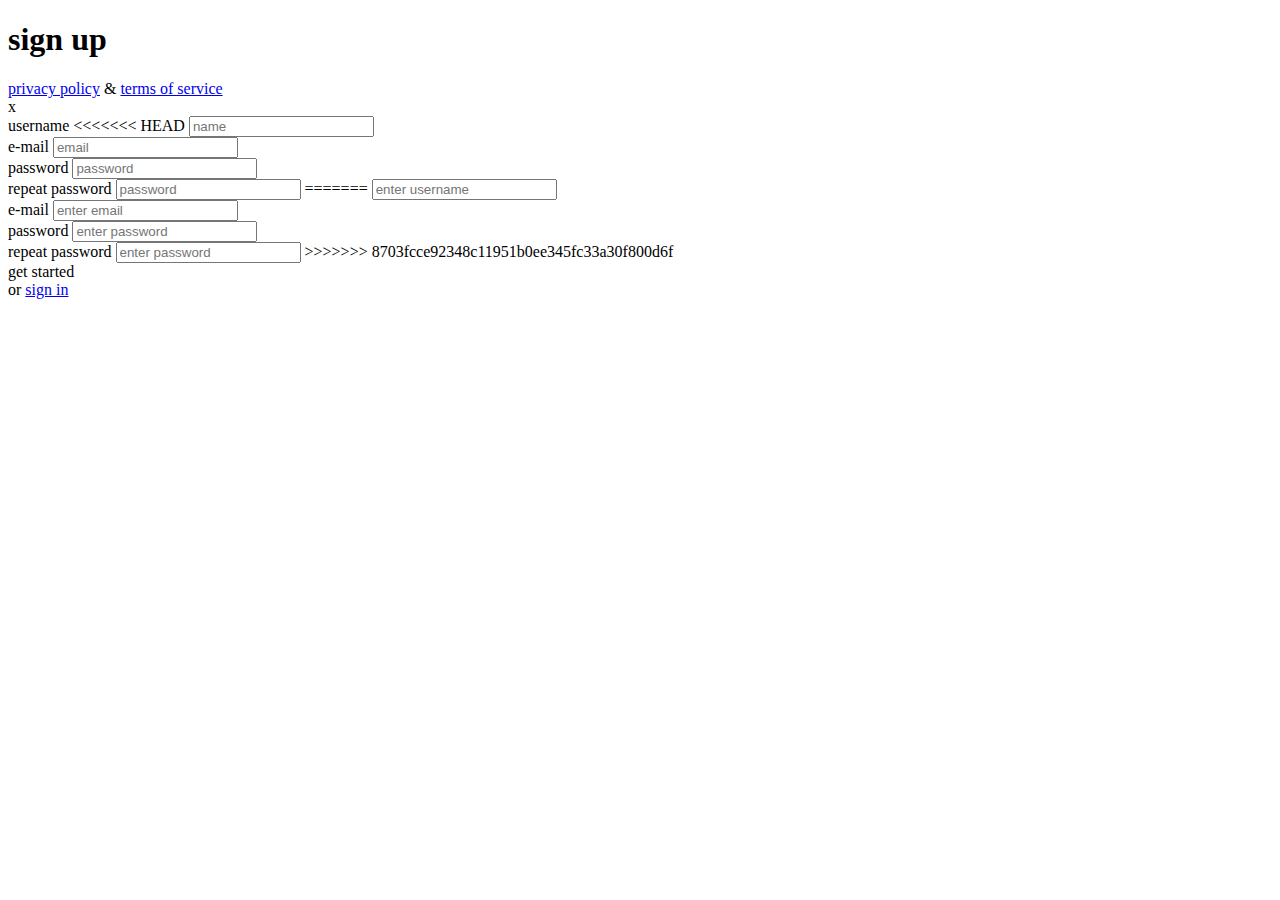
==== index.html @ 4e55e241 "Update index.html" ====
<!DOCTYPE html>
<html lang="en">
<head>
    <meta charset="UTF-8">
    <meta name="viewport" content="width=device-width, initial-scale=1.0">
    <title>Sign up</title>
    <link rel="stylesheet" href="./main.css">
</head>
<body>
    <main>
        <div>
            <h1>sign up</h1>
            <footer>
                <a href="#">privacy policy</a>
                <span>&amp;</span>
                <a href="#">terms of service</a>
            </footer>
        </div>
        <div>
            <div>x</div>
            <form>
                <div>
                    <label for="username">username</label>
<<<<<<< HEAD
                    <input id="username" type="text" placeholder="name">
                </div>
                <div>
                    <label for="email">e-mail</label>
                    <input id="email" type="email" placeholder="email">
                </div>
                <div>
                    <label for="pass">password</label>
                    <input id="pass" type="password" placeholder="password">
                </div>
                <div>
                    <label for="repass">repeat password</label>
                    <input id="repass" type="password" placeholder="password">
=======
                    <input id="username" type="text" placeholder="enter username">
                </div>
                <div>
                    <label for="email">e-mail</label>
                    <input id="email" type="email" placeholder="enter email">
                </div>
                <div>
                    <label for="pass">password</label>
                    <input id="pass" type="password" placeholder="enter password">
                </div>
                <div>
                    <label for="repass">repeat password</label>
                    <input id="repass" type="password" placeholder="enter password">
>>>>>>> 8703fcce92348c11951b0ee345fc33a30f800d6f
                </div>
                <div>
                    <div>get started</div>
                    <span>or</span>
                    <a href="#">sign in</a>
                </div>
            </form>
        </div>
    </main>
</body>
</html>
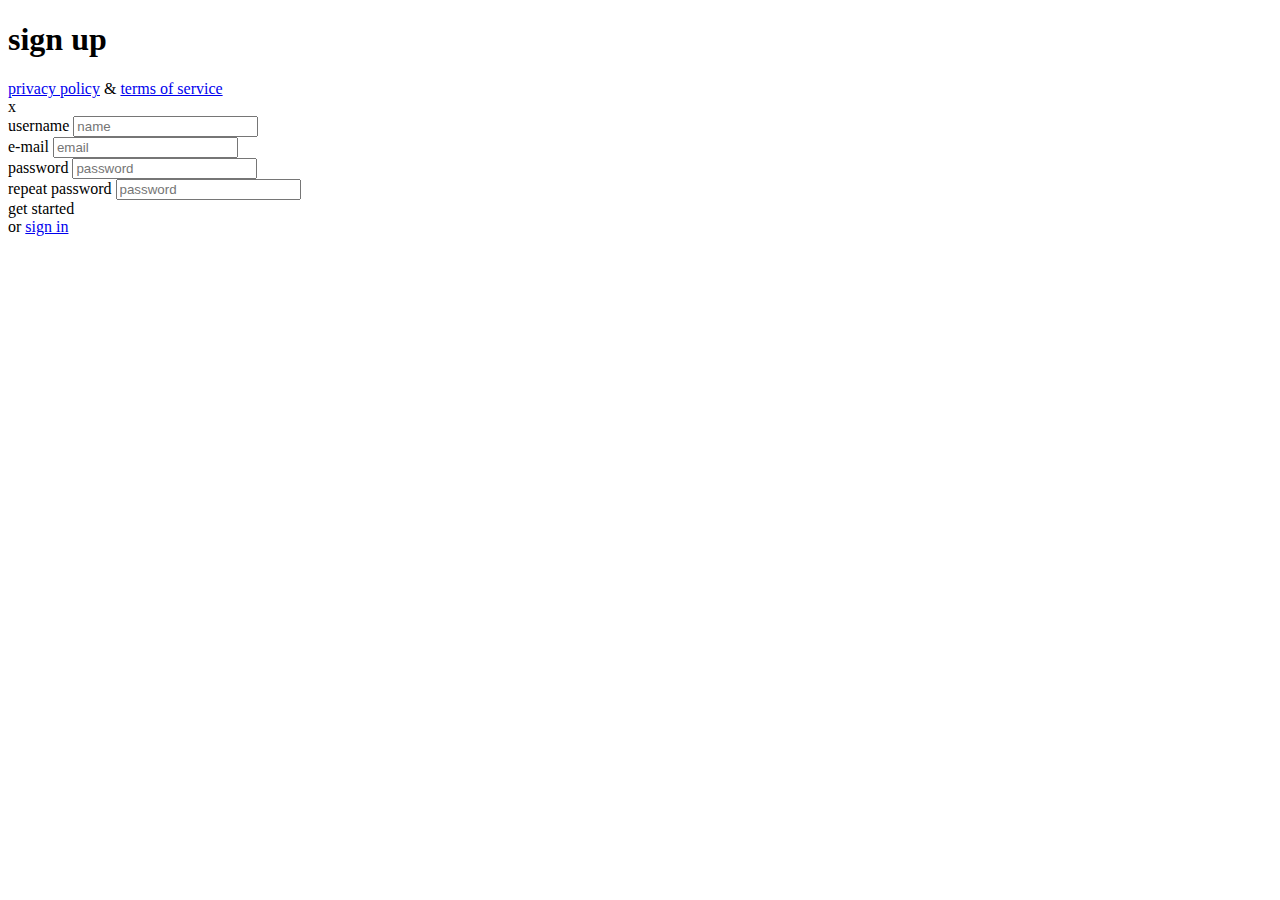
==== commit b11ebe69: "master" ====
--- a/index.html
+++ b/index.html
@@ -21,7 +21,6 @@
             <form>
                 <div>
                     <label for="username">username</label>
-<<<<<<< HEAD
                     <input id="username" type="text" placeholder="name">
                 </div>
                 <div>
@@ -35,21 +34,6 @@
                 <div>
                     <label for="repass">repeat password</label>
                     <input id="repass" type="password" placeholder="password">
-=======
-                    <input id="username" type="text" placeholder="enter username">
-                </div>
-                <div>
-                    <label for="email">e-mail</label>
-                    <input id="email" type="email" placeholder="enter email">
-                </div>
-                <div>
-                    <label for="pass">password</label>
-                    <input id="pass" type="password" placeholder="enter password">
-                </div>
-                <div>
-                    <label for="repass">repeat password</label>
-                    <input id="repass" type="password" placeholder="enter password">
->>>>>>> 8703fcce92348c11951b0ee345fc33a30f800d6f
                 </div>
                 <div>
                     <div>get started</div>
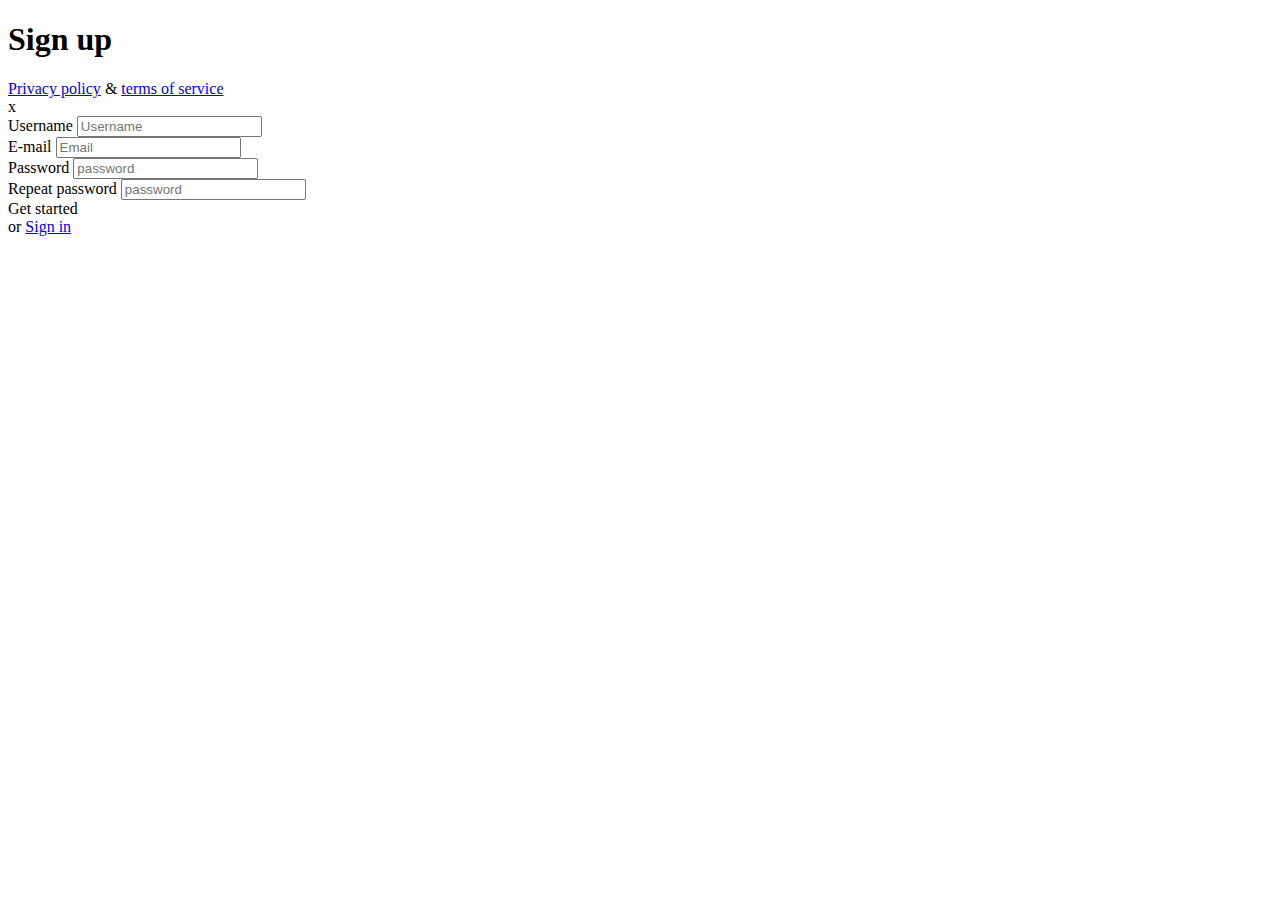
==== commit 6bdddbdb: "css" ====
--- a/index.html
+++ b/index.html
@@ -1,47 +1,54 @@
 <!DOCTYPE html>
 <html lang="en">
+
 <head>
     <meta charset="UTF-8">
     <meta name="viewport" content="width=device-width, initial-scale=1.0">
     <title>Sign up</title>
-    <link rel="stylesheet" href="./main.css">
+    <!-- components -->
+    <link rel="stylesheet" href="./css/button.css">
+    <link rel="stylesheet" href="./css/form.css">
+    <!-- custom -->
+    <link rel="stylesheet" href="./css/custom.css">
 </head>
+
 <body>
-    <main>
-        <div>
-            <h1>sign up</h1>
-            <footer>
-                <a href="#">privacy policy</a>
-                <span>&amp;</span>
-                <a href="#">terms of service</a>
+    <main class="container">
+        <div class="left-column">
+            <h1 class="page-title">Sign up</h1>
+            <footer class="bottom-links">
+                <a class="link" href="#">Privacy policy</a>
+                <span class="text">&amp;</span>
+                <a class="link" href="#">terms of service</a>
             </footer>
         </div>
-        <div>
-            <div>x</div>
-            <form>
-                <div>
-                    <label for="username">username</label>
-                    <input id="username" type="text" placeholder="name">
+        <div class="right-column">
+            <div class="close">x</div>
+            <form class="form">
+                <div class="form-row">
+                    <label class="label" for="username">Username</label>
+                    <input class="input" id="username" type="text" placeholder="Username">
                 </div>
-                <div>
-                    <label for="email">e-mail</label>
-                    <input id="email" type="email" placeholder="email">
+                <div class="form-row">
+                    <label class="label" for="email">E-mail</label>
+                    <input class="input" id="email" type="email" placeholder="Email">
                 </div>
-                <div>
-                    <label for="pass">password</label>
-                    <input id="pass" type="password" placeholder="password">
+                <div class="form-row">
+                    <label class="label" for="pass">Password</label>
+                    <input class="input" id="pass" type="password" placeholder="password">
                 </div>
-                <div>
-                    <label for="repass">repeat password</label>
-                    <input id="repass" type="password" placeholder="password">
+                <div class="form-row">
+                    <label class="label" for="repass">Repeat password</label>
+                    <input class="input" id="repass" type="password" placeholder="password">
                 </div>
-                <div>
-                    <div>get started</div>
-                    <span>or</span>
-                    <a href="#">sign in</a>
+                <div class="form-row">
+                    <div class="btn">Get started</div>
+                    <span class="text">or</span>
+                    <a class="link" href="#">Sign in</a>
                 </div>
             </form>
         </div>
     </main>
 </body>
+
 </html>--- a/css/custom.css
+++ b/css/custom.css
@@ -0,0 +1,32 @@
+body {
+}
+    .container {
+    }
+        .left-column {
+        }
+            .page-title {
+            }
+            .bottom-links {
+            }
+                .bottom-links > .link {
+                }
+                .bottom-links > .text {
+                }
+        .right-column {
+        }
+            .close {
+            }
+            .form {
+            }
+                .form-row {
+                }
+                    .label {
+                    }
+                    .input {
+                    }
+                    .btn {
+                    }
+                    .form-row > .text {
+                    }
+                    .form-row > .link {
+                    }
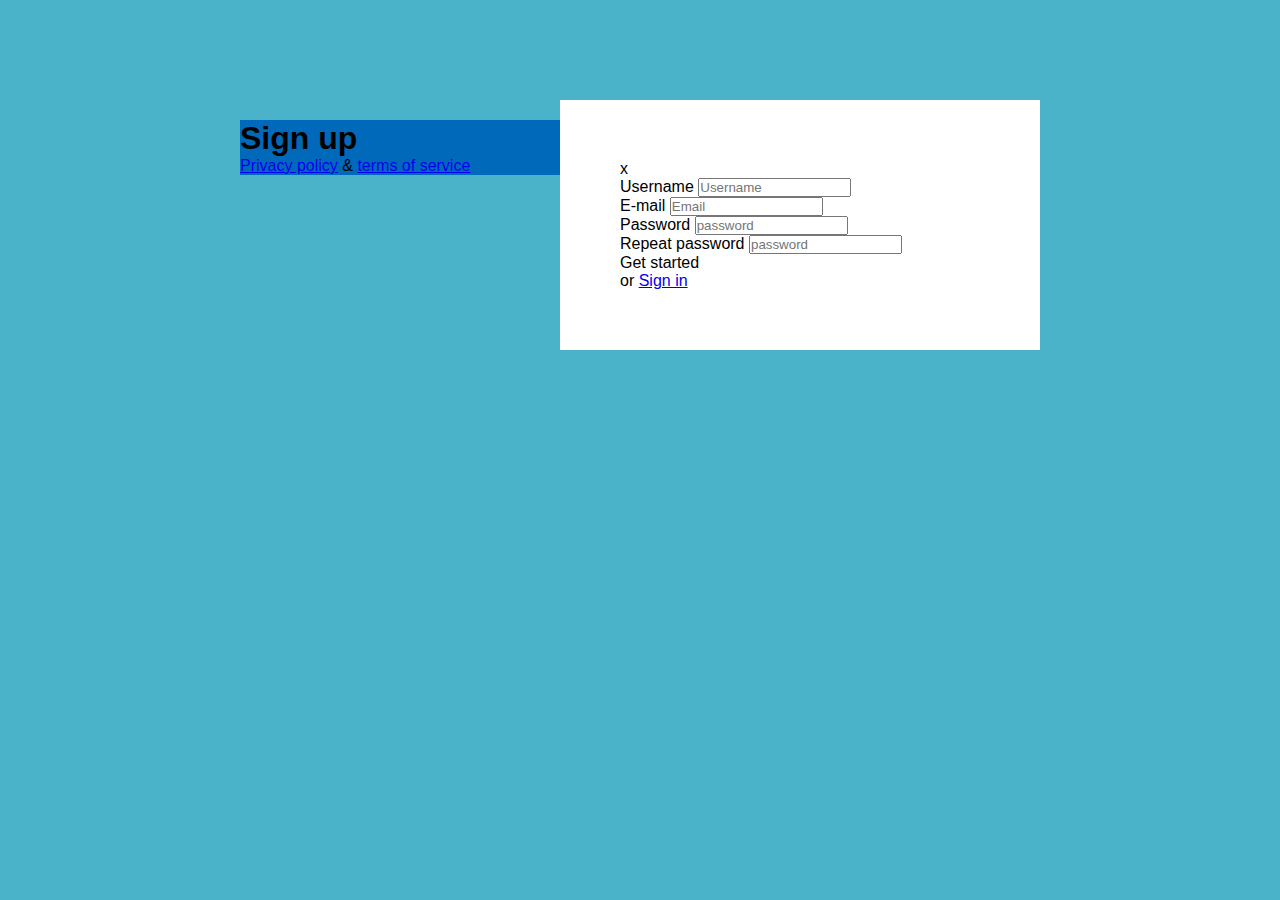
==== commit 776d65d3: "css" ====
--- a/index.html
+++ b/index.html
@@ -5,6 +5,8 @@
     <meta charset="UTF-8">
     <meta name="viewport" content="width=device-width, initial-scale=1.0">
     <title>Sign up</title>
+    <!-- reset -->
+    <link rel="stylesheet" href="./css/reset.css">
     <!-- components -->
     <link rel="stylesheet" href="./css/button.css">
     <link rel="stylesheet" href="./css/form.css">
--- a/css/custom.css
+++ b/css/custom.css
@@ -1,8 +1,18 @@
 body {
+    background-color: #4BB3C9;
 }
     .container {
+        display: inline-block;
+        width: 800px;
+        margin-top: 100px;
+        margin-left: calc((100% - 800px) / 2);
     }
         .left-column {
+            display: inline-block;
+            width: 40%;
+            float: left;
+            margin-top: 20px;
+            background-color: #0069BA;
         }
             .page-title {
             }
@@ -13,6 +23,11 @@
                 .bottom-links > .text {
                 }
         .right-column {
+            display: inline-block;
+            width: 60%;
+            float: left;
+            padding: 60px;
+            background-color: #fff;
         }
             .close {
             }
@@ -29,4 +44,4 @@
                     .form-row > .text {
                     }
                     .form-row > .link {
-                    }
+                    }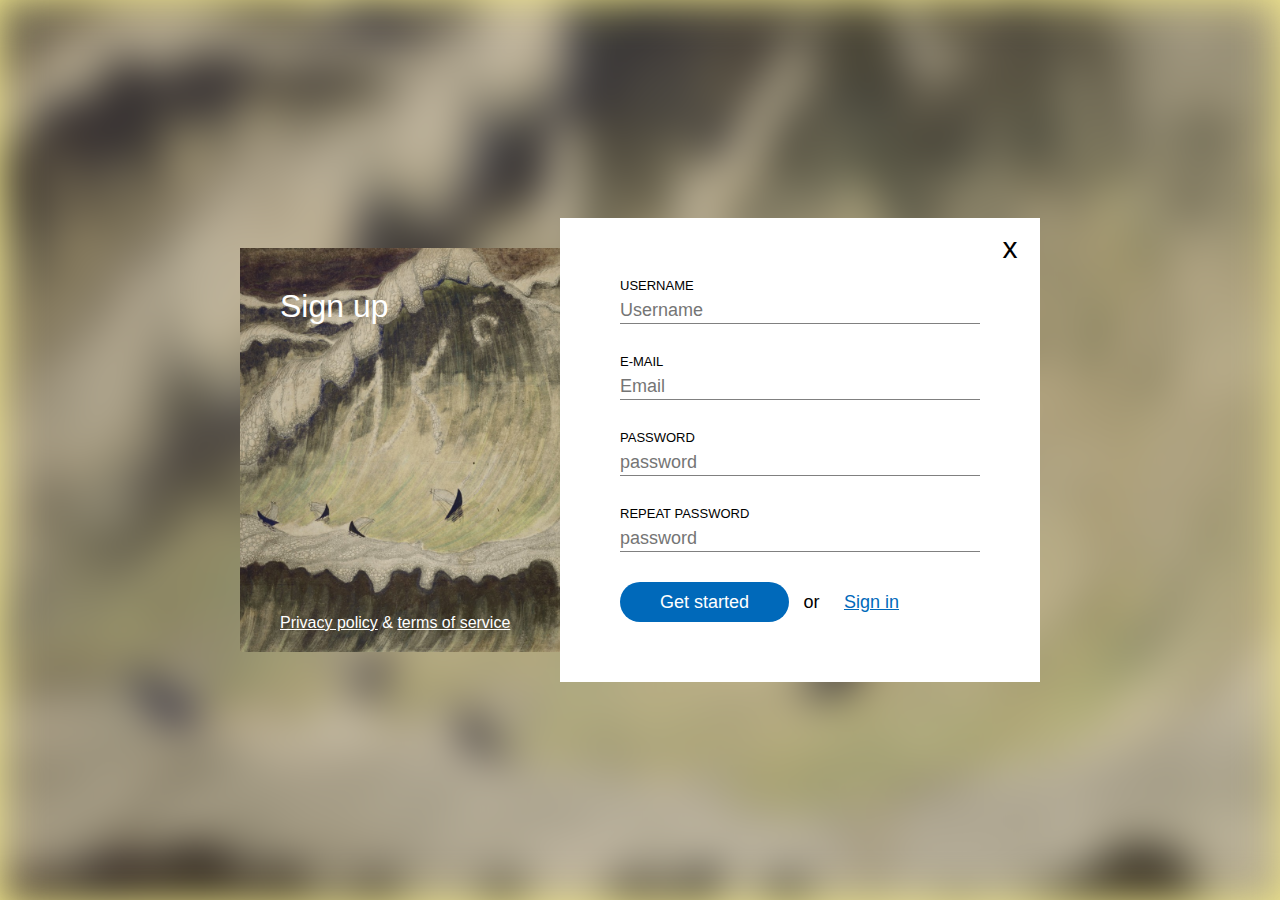
==== commit 432d27a5: "style" ====
--- a/index.html
+++ b/index.html
@@ -15,6 +15,7 @@
 </head>
 
 <body>
+    <div class="background"></div>
     <main class="container">
         <div class="left-column">
             <h1 class="page-title">Sign up</h1>
--- a/css/button.css
+++ b/css/button.css
@@ -0,0 +1,14 @@
+.btn {
+    display: inline-block;
+    padding: 10px;
+    padding-left: 40px;
+    padding-right: 40px;
+    line-height: 20px;
+    font-size: 18px;
+    border-radius: 20px;
+    background-color: #0069BA;
+    color: #fff;
+}
+.btn:hover {
+    cursor: pointer;
+}--- a/css/form.css
+++ b/css/form.css
@@ -0,0 +1,45 @@
+.form {
+    display: inline-block;
+    width: 100%;
+}
+    .form-row {
+        display: inline-block;
+        width: 100%;
+        margin-bottom: 30px;
+    }
+        .form-row:last-of-type {
+            margin-bottom: 0;
+        }
+        .label {
+            display: inline-block;
+            width: 100%;
+            margin-bottom: 5px;
+            font-size: 13px;
+            line-height: 15px;
+            text-transform: uppercase;
+        }
+        .input {
+            display: inline-block;
+            width: 100%;
+            font-size: 18px;
+            line-height: 25px;
+            border: none;
+            border-bottom: 1px solid grey;
+            outline: grey;
+        }
+        .input:focus {
+            outline: 2px solid grey;
+        }
+        .form-row > .text {
+            display: inline-block;
+            padding: 10px;
+            line-height: 20px;
+            font-size: 18px;
+        }
+        .form-row > .link {
+            display: inline-block;
+            padding: 10px;
+            line-height: 20px;
+            font-size: 18px;
+            color: #0069BA;
+        }--- a/css/custom.css
+++ b/css/custom.css
@@ -1,47 +1,71 @@
 body {
-    background-color: #4BB3C9;
+    background-color:khaki;
 }
+    .background {
+    height: 100vh;
+    background-color:khaki;
+    background-image: url(../ciurlionis.jpg);
+    background-repeat: no-repeat;
+    background-size: cover;
+    background-position: center;
+    filter: blur(20px);
+    }
     .container {
         display: inline-block;
         width: 800px;
-        margin-top: 100px;
-        margin-left: calc((100% - 800px) / 2);
+        position: absolute;
+        top: 50%;
+        left: 50%;
+        transform: translate(-50%, -50%);
     }
         .left-column {
             display: inline-block;
             width: 40%;
             float: left;
-            margin-top: 20px;
+            padding: 40px;
+            padding-bottom: 20px;
             background-color: #0069BA;
+            color: #fff;
+            position: absolute;
+            top: 30px;
+            bottom: 30px;
+            background-image: url(../ciurlionis.jpg);
+            background-repeat: no-repeat;
+            background-size: cover;
+            background-position: center top;
         }
             .page-title {
+                display: inline-block;
+                width: 100%;
+                font-weight: normal;
             }
             .bottom-links {
+                display: inline-block;
+                width: 100%;
+                position: absolute;
+                bottom: 20px;
+                left: 40px;
             }
                 .bottom-links > .link {
+                    color: #fff;
                 }
                 .bottom-links > .text {
                 }
         .right-column {
             display: inline-block;
             width: 60%;
-            float: left;
+            float: right;
             padding: 60px;
             background-color: #fff;
+            position: relative;
         }
             .close {
-            }
-            .form {
-            }
-                .form-row {
-                }
-                    .label {
-                    }
-                    .input {
-                    }
-                    .btn {
-                    }
-                    .form-row > .text {
-                    }
-                    .form-row > .link {
-                    }+              display: inline-block;
+              width: 60px;
+              line-height: 60px;
+              position: absolute;
+              top: 0%;
+              right: 0%;
+              text-align: center;
+              font-size: 30px;
+            }